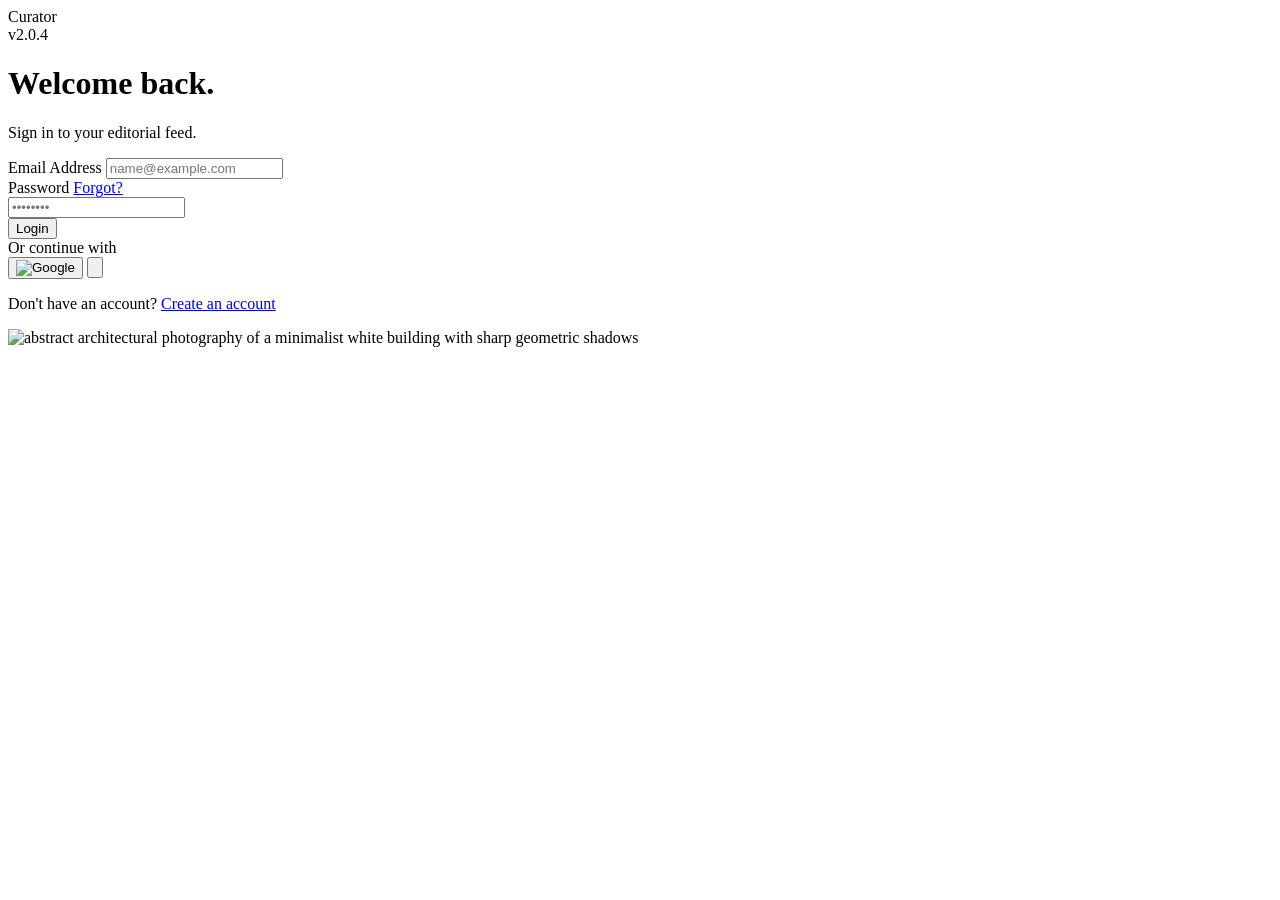
==== Curator Pages/drafts.html @ 1de5ba8b "Entire App completed" ====
<!doctype html>
<html lang="en">
  <head>
    <meta charset="utf-8" />
    <meta content="width=device-width, initial-scale=1.0" name="viewport" />
    <link
      href="https://fonts.googleapis.com/css2?family=Inter:wght@100..900&display=swap"
      rel="stylesheet"
    />
    <link
      href="https://fonts.googleapis.com/css2?family=Material+Symbols+Outlined:wght,FILL@100..700,0..1&display=swap"
      rel="stylesheet"
    />

    <title>Curator - Drafts</title>
    <link rel="stylesheet" href="style.css" />
  </head>

  <body>
    <!-- Header -->
    <header class="site-header">
      <div class="header-inner">
        <div class="header-left">
          <button
            class="close-btn"
            aria-label="Close"
            onclick="window.location.href = 'home.html'"
          >
            <span class="material-symbols-outlined">close</span>
          </button>
          <span class="logo">Curator</span>
        </div>
        <div class="header-right">
          <button class="drafts-btn">Drafts</button>
          <button class="save-btn" onclick="window.location.href = 'home.html'">
            Save Post
          </button>
        </div>
      </div>
    </header>

    <!-- Main -->
    <main>
      <div class="content-wrap">
        <section>
          <!-- Title -->
          <div>
            <input
              class="title-input"
              placeholder="Untitled Moment"
              type="text"
            />
          </div>

          <!-- Meta Row -->
          <div class="meta-row">
            <div class="meta-item">
              <span class="material-symbols-outlined">calendar_today</span>
              <span>Today</span>
            </div>
            <div class="meta-item">
              <span class="material-symbols-outlined">visibility</span>
              <span>Public</span>
            </div>
            <div class="meta-item">
              <span class="material-symbols-outlined">sell</span>
              <span>Add tags</span>
            </div>
          </div>

          <!-- Body Textarea -->
          <div class="content-area">
            <textarea
              class="body-textarea"
              placeholder="What's worth curating today?"
            ></textarea>
          </div>
        </section>

        <!-- Dropzone -->
        <section class="dropzone-section">
          <div
            class="dropzone"
            tabindex="0"
            role="button"
            aria-label="Upload feature content"
          >
            <img
              class="dropzone-bg"
              alt="Minimalist desk setup with a journal, fountain pen, and a small plant on a light wood surface"
              src="https://lh3.googleusercontent.com/aida-public/[base64]"
            />
            <div class="dropzone-content">
              <div class="dropzone-icon">
                <span class="material-symbols-outlined">add_a_photo</span>
              </div>
              <p class="dropzone-label">Feature Content</p>
              <p class="dropzone-hint">Upload high-resolution media</p>
            </div>
          </div>
        </section>
      </div>
    </main>

    <!-- Mobile Bottom Bar -->
    <div class="mobile-bottom">
      <button
        class="mobile-save-btn"
        onclick="window.location.href = 'home.html'"
      >
        <span
          class="material-symbols-outlined"
          style="font-variation-settings: &quot;FILL&quot; 1"
          >publish</span
        >
        Save Post
      </button>
    </div>

    <script src="../script.js"></script>
  </body>
</html>
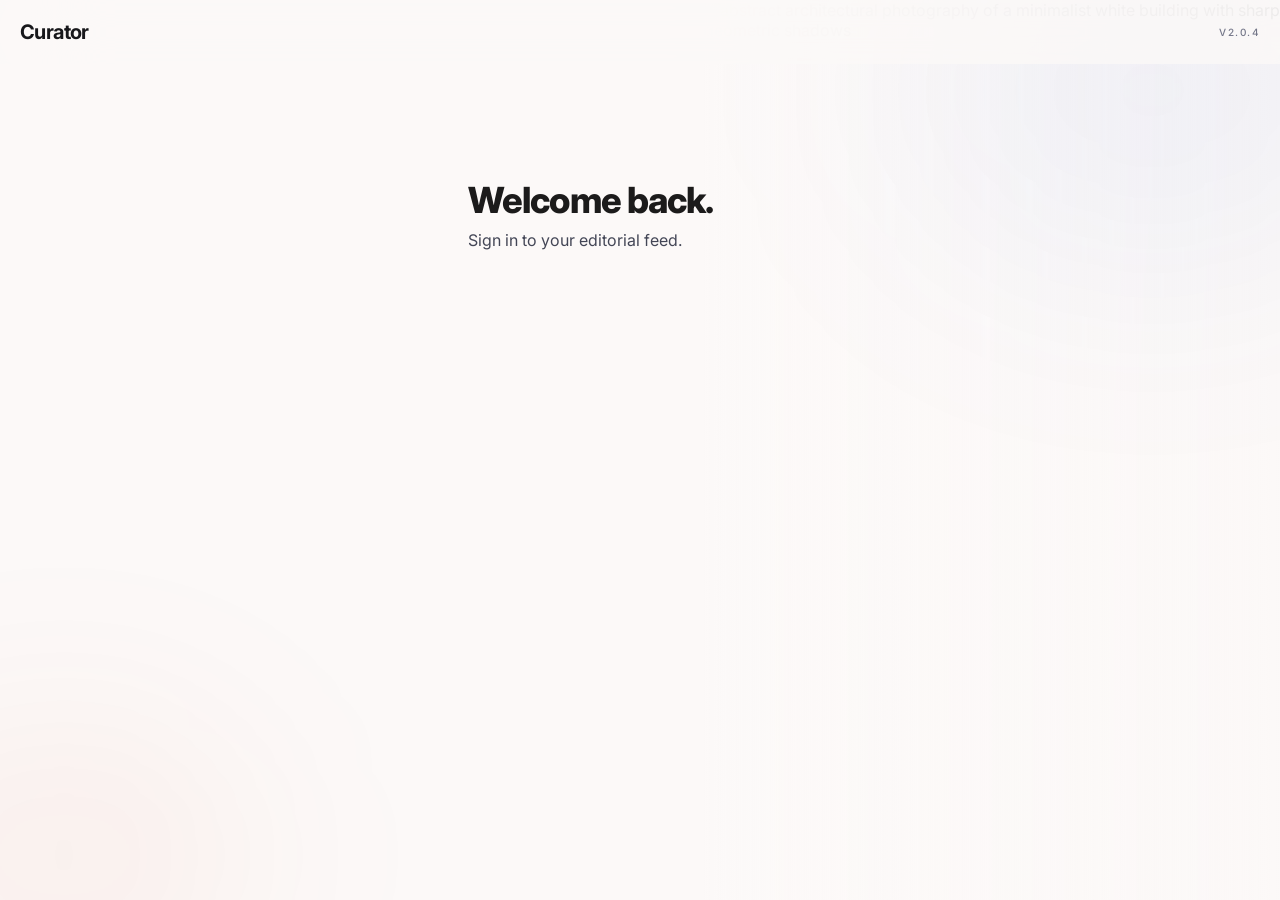
==== commit 27ce80e5: "Edit changes" ====
--- a/Curator Pages/drafts.html
+++ b/Curator Pages/drafts.html
@@ -13,7 +13,7 @@
     />
 
     <title>Curator - Drafts</title>
-    <link rel="stylesheet" href="style.css" />
+    <link rel="stylesheet" href="/style.css" />
   </head>
 
   <body>
--- a/style.css
+++ b/style.css
@@ -0,0 +1,2785 @@
+/* Login Page */
+/* ── Design Tokens ── */
+:root {
+  --color-surface: #fcf9f8;
+  --color-surface-bright: #fcf9f8;
+  --color-surface-container: #f0edec;
+  --color-surface-container-low: #f6f3f2;
+  --color-surface-container-high: #ebe7e7;
+  --color-surface-container-highest: #e5e2e1;
+  --color-surface-container-lowest: #ffffff;
+  --color-surface-variant: #e5e2e1;
+  --color-on-surface: #1c1b1b;
+  --color-on-surface-variant: #434656;
+  --color-on-background: #1c1b1b;
+  --color-primary: #003ec7;
+  --color-primary-fixed: #dde1ff;
+  --color-primary-container: #0052ff;
+  --color-on-primary: #ffffff;
+  --color-on-primary-fixed: #001452;
+  --color-tertiary: #952200;
+  --color-tertiary-container: #bf3003;
+  --color-outline: #737688;
+  --color-outline-variant: #c3c5d9;
+  --color-error: #ba1a1a;
+  --color-error-container: #ffdad6;
+  --radius-xl: 0.75rem;
+}
+
+/* ── Keyframes ── */
+@keyframes fadeUp {
+  0% {
+    opacity: 0;
+    transform: translateY(20px);
+  }
+  100% {
+    opacity: 1;
+    transform: translateY(0);
+  }
+}
+
+@keyframes electricGlow {
+  0%,
+  100% {
+    box-shadow:
+      0 0 5px rgba(0, 82, 255, 0.3),
+      0 0 10px rgba(0, 82, 255, 0.1);
+  }
+  50% {
+    box-shadow:
+      0 0 15px rgba(0, 82, 255, 0.6),
+      0 0 25px rgba(0, 82, 255, 0.3);
+  }
+}
+
+/* ── Base ── */
+*,
+*::before,
+*::after {
+  box-sizing: border-box;
+  margin: 0;
+  padding: 0;
+}
+
+body {
+  font-family: "Inter", sans-serif;
+  background-color: var(--color-surface);
+  color: var(--color-on-surface);
+  min-height: 100vh;
+  display: flex;
+  flex-direction: column;
+  -webkit-font-smoothing: antialiased;
+  -moz-osx-font-smoothing: grayscale;
+}
+
+.material-symbols-outlined {
+  font-variation-settings:
+    "FILL" 0,
+    "wght" 400,
+    "GRAD" 0,
+    "opsz" 24;
+}
+
+/* ── Header ── */
+.site-header {
+  background-color: rgba(252, 249, 248, 0.8);
+  backdrop-filter: blur(48px);
+  -webkit-backdrop-filter: blur(48px);
+  position: fixed;
+  top: 0;
+  width: 100%;
+  z-index: 50;
+}
+
+.header-inner {
+  display: flex;
+  justify-content: space-between;
+  align-items: center;
+  padding: 0 1.5rem;
+  height: 4rem;
+  width: 100%;
+}
+
+.logo {
+  font-size: 1.25rem;
+  font-weight: 900;
+  letter-spacing: -0.04em;
+  color: #18181b; /* zinc-900 */
+}
+
+.version-tag {
+  font-size: 0.625rem;
+  text-transform: uppercase;
+  letter-spacing: 0.15em;
+  font-weight: 500;
+  color: var(--color-outline);
+}
+
+/* ── Main ── */
+main {
+  flex-grow: 1;
+  display: flex;
+  align-items: center;
+  justify-content: center;
+  padding: 1.5rem;
+  margin-top: 4rem;
+}
+
+.form-wrapper {
+  width: 100%;
+  max-width: 28rem;
+}
+
+/* ── Header Section ── */
+.form-header {
+  margin-bottom: 2.5rem;
+  padding-left: 0.5rem;
+  animation: fadeUp 0.8s cubic-bezier(0.16, 1, 0.3, 1) forwards;
+}
+
+.back-btn {
+  display: flex;
+  align-items: center;
+  justify-content: center;
+  width: 2.5rem;
+  height: 2.5rem;
+  border-radius: 0.75rem;
+  border: none;
+  background: transparent;
+  color: var(--color-on-surface);
+  cursor: pointer;
+  margin-bottom: 1.5rem;
+  margin-left: -0.5rem;
+  transition:
+    background 0.15s,
+    transform 0.1s;
+}
+.back-btn:hover {
+  background: var(--color-surface-container);
+}
+.back-btn:active {
+  transform: scale(0.95);
+}
+
+h1 {
+  font-size: 2.25rem;
+  font-weight: 800;
+  letter-spacing: -0.025em;
+  color: var(--color-on-surface);
+  margin-bottom: 0.5rem;
+}
+
+.subtitle {
+  color: var(--color-on-surface-variant);
+}
+
+/* ── Card ── */
+.card {
+  background: var(--color-surface-container-lowest);
+  border-radius: var(--radius-xl);
+  padding: 2rem;
+  box-shadow: 0 12px 40px rgba(28, 27, 27, 0.04);
+  animation: fadeUp 0.8s cubic-bezier(0.16, 1, 0.3, 1) 0.1s both;
+}
+
+@media (min-width: 768px) {
+  .card {
+    padding: 2.5rem;
+  }
+}
+
+/* ── Form Fields ── */
+.field-group {
+  display: flex;
+  flex-direction: column;
+  gap: 0.375rem;
+}
+
+form {
+  display: flex;
+  flex-direction: column;
+  gap: 1.5rem;
+}
+
+label {
+  font-size: 0.625rem;
+  text-transform: uppercase;
+  letter-spacing: 0.15em;
+  font-weight: 700;
+  color: var(--color-outline);
+  margin-left: 0.25rem;
+}
+
+input[type="text"],
+input[type="email"],
+input[type="password"] {
+  width: 100%;
+  height: 3rem;
+  padding: 0 1rem;
+  background: var(--color-surface-container-highest);
+  border: 2px solid transparent;
+  border-radius: 0.75rem;
+  font-size: 1rem;
+  font-family: inherit;
+  color: var(--color-on-surface);
+  outline: none;
+  transition:
+    border-color 0.3s,
+    background 0.3s;
+}
+
+input::placeholder {
+  color: rgba(115, 118, 136, 0.5);
+}
+
+input:focus {
+  border-color: rgba(0, 62, 199, 0.2);
+  background: var(--color-surface-container-lowest);
+}
+
+.field-hint {
+  margin-top: 0.25rem;
+  font-size: 0.625rem;
+  color: var(--color-outline);
+  margin-left: 0.25rem;
+}
+
+/* ── Submit Button ── */
+.submit-wrap {
+  padding-top: 0.5rem;
+}
+
+.btn-primary {
+  width: 100%;
+  height: 3rem;
+  background: linear-gradient(
+    to right,
+    var(--color-primary),
+    var(--color-primary-container)
+  );
+  color: var(--color-on-primary);
+  font-weight: 700;
+  font-size: 1rem;
+  font-family: inherit;
+  border: none;
+  border-radius: 0.75rem;
+  box-shadow: 0 4px 14px rgba(0, 0, 0, 0.15);
+  cursor: pointer;
+  display: flex;
+  align-items: center;
+  justify-content: center;
+  gap: 0.5rem;
+  animation: electricGlow 2s ease-in-out infinite;
+  transition:
+    box-shadow 0.3s,
+    transform 0.3s;
+}
+
+.btn-primary:hover {
+  box-shadow: 0 6px 20px rgba(0, 82, 255, 0.3);
+  transform: scale(1.02);
+}
+.btn-primary:active {
+  transform: scale(0.98);
+}
+
+/* ── Divider ── */
+.divider-section {
+  margin-top: 2rem;
+  padding-top: 2rem;
+  position: relative;
+}
+
+.divider-line {
+  position: absolute;
+  inset: 0;
+  display: flex;
+  align-items: center;
+}
+
+.divider-line div {
+  width: 100%;
+  border-top: 1px solid rgba(195, 197, 217, 0.15);
+}
+
+.divider-label {
+  position: relative;
+  display: flex;
+  justify-content: center;
+}
+
+.divider-label span {
+  background: var(--color-surface-container-lowest);
+  padding: 0 1rem;
+  font-size: 0.75rem;
+  text-transform: uppercase;
+  letter-spacing: 0.15em;
+  color: var(--color-outline);
+  font-weight: 500;
+}
+
+/* ── Social Buttons ── */
+.social-row {
+  margin-top: 1.5rem;
+  display: flex;
+  gap: 1rem;
+}
+
+.btn-social {
+  flex: 1;
+  height: 2.75rem;
+  display: flex;
+  align-items: center;
+  justify-content: center;
+  border: none;
+  border-radius: 0.75rem;
+  cursor: pointer;
+  transition:
+    background 0.2s,
+    transform 0.1s,
+    box-shadow 0.2s;
+}
+
+.btn-social:active {
+  transform: scale(0.95);
+}
+
+.btn-google {
+  background: var(--color-surface-container-low);
+}
+.btn-google:hover {
+  background: var(--color-surface-container-high);
+}
+
+.btn-facebook {
+  background: #1877f2;
+  box-shadow: 0 1px 3px rgba(0, 0, 0, 0.1);
+}
+.btn-facebook:hover {
+  background: #166fe5;
+  box-shadow: 0 4px 10px rgba(0, 0, 0, 0.15);
+}
+
+.btn-social img,
+.btn-social svg {
+  width: 1.25rem;
+  height: 1.25rem;
+}
+
+/* ── Footer ── */
+.form-footer {
+  margin-top: 2.5rem;
+  text-align: center;
+  animation: fadeUp 0.8s cubic-bezier(0.16, 1, 0.3, 1) 0.2s both;
+}
+
+.form-footer p {
+  color: var(--color-on-surface-variant);
+  font-size: 0.875rem;
+}
+
+.link-primary {
+  color: var(--color-primary);
+  font-weight: 700;
+  text-decoration: none;
+  text-underline-offset: 4px;
+  transition: text-decoration 0.15s;
+}
+.link-primary:hover {
+  text-decoration: underline 2px;
+}
+
+.legal-links {
+  margin-top: 2rem;
+  display: flex;
+  justify-content: center;
+  align-items: center;
+  gap: 1rem;
+}
+
+.legal-links a {
+  font-size: 0.625rem;
+  color: var(--color-outline);
+  font-weight: 700;
+  text-transform: uppercase;
+  letter-spacing: 0.15em;
+  text-decoration: none;
+  transition: color 0.15s;
+}
+.legal-links a:hover {
+  color: var(--color-on-surface);
+}
+
+.dot-sep {
+  width: 0.25rem;
+  height: 0.25rem;
+  background: var(--color-outline-variant);
+  border-radius: 50%;
+  opacity: 0.3;
+}
+
+/* ── Background Blobs ── */
+.blob {
+  position: fixed;
+  border-radius: 50%;
+  pointer-events: none;
+  z-index: -10;
+  filter: blur(80px);
+}
+
+.blob-primary {
+  top: -10%;
+  right: -10%;
+  width: 40%;
+  height: 40%;
+  background: rgba(0, 62, 199, 0.05);
+  filter: blur(120px);
+}
+
+.blob-tertiary {
+  bottom: -10%;
+  left: -10%;
+  width: 30%;
+  height: 30%;
+  background: rgba(191, 48, 3, 0.05);
+  filter: blur(100px);
+}
+
+/* Sign-up Page */
+
+/* ── Keyframes ── */
+
+/* ── Stagger Utilities ── */
+.stagger-1 {
+  animation-delay: 0.1s;
+  opacity: 0;
+}
+.stagger-2 {
+  animation-delay: 0.2s;
+  opacity: 0;
+}
+.stagger-3 {
+  animation-delay: 0.3s;
+  opacity: 0;
+}
+.stagger-4 {
+  animation-delay: 0.4s;
+  opacity: 0;
+}
+.stagger-5 {
+  animation-delay: 0.5s;
+  opacity: 0;
+}
+
+.animate-fade-in-up {
+  animation: fade-in-up 0.5s ease-out forwards;
+}
+
+/* ── Header ── */
+.site-header {
+  background-color: rgba(252, 249, 248, 0.8);
+  backdrop-filter: blur(48px);
+  -webkit-backdrop-filter: blur(48px);
+  position: fixed;
+  top: 0;
+  width: 100%;
+  z-index: 50;
+}
+
+.header-inner {
+  display: flex;
+  justify-content: space-between;
+  align-items: center;
+  padding: 0 1.5rem;
+  height: 4rem;
+  width: 100%;
+}
+
+.logo {
+  font-size: 1.25rem;
+  font-weight: 900;
+  letter-spacing: -0.04em;
+  color: #18181b;
+}
+
+.version-tag {
+  font-size: 0.625rem;
+  text-transform: uppercase;
+  letter-spacing: 0.15em;
+  font-weight: 500;
+  color: var(--color-outline);
+}
+
+/* ── Main ── */
+main {
+  flex-grow: 1;
+  display: flex;
+  align-items: center;
+  justify-content: center;
+  padding: 1.5rem;
+  margin-top: 4rem;
+}
+
+@media (min-width: 768px) {
+  main {
+    padding: 3rem;
+  }
+}
+
+.form-wrapper {
+  width: 100%;
+  max-width: 28rem;
+}
+
+/* ── Form Header ── */
+.form-header {
+  margin-bottom: 3rem;
+  padding-left: 0.5rem;
+}
+
+h1 {
+  font-size: 2.25rem;
+  font-weight: 800;
+  letter-spacing: -0.025em;
+  color: var(--color-on-surface);
+  margin-bottom: 0.5rem;
+}
+
+.subtitle {
+  color: var(--color-on-surface-variant);
+}
+
+/* ── Card ── */
+.card {
+  background: var(--color-surface-container-lowest);
+  border-radius: 0.75rem;
+  padding: 2rem;
+  box-shadow: 0 12px 40px rgba(28, 27, 27, 0.04);
+}
+
+@media (min-width: 768px) {
+  .card {
+    padding: 2.5rem;
+  }
+}
+
+/* ── Form ── */
+form {
+  display: flex;
+  flex-direction: column;
+  gap: 1.5rem;
+}
+
+.field-group {
+  display: flex;
+  flex-direction: column;
+  gap: 0.375rem;
+}
+
+.label-row {
+  display: flex;
+  justify-content: space-between;
+  align-items: flex-end;
+  padding: 0 0.25rem;
+}
+
+label {
+  font-size: 0.625rem;
+  text-transform: uppercase;
+  letter-spacing: 0.15em;
+  font-weight: 700;
+  color: var(--color-outline);
+  margin-left: 0.25rem;
+}
+
+.label-row label {
+  margin-left: 0;
+}
+
+.forgot-link {
+  font-size: 0.625rem;
+  text-transform: uppercase;
+  letter-spacing: 0.15em;
+  font-weight: 700;
+  color: var(--color-primary);
+  text-decoration: none;
+  transition: opacity 0.15s;
+}
+.forgot-link:hover {
+  opacity: 0.8;
+}
+
+input[type="email"],
+input[type="password"] {
+  width: 100%;
+  height: 3rem;
+  padding: 0 1rem;
+  background: var(--color-surface-container-highest);
+  border: none;
+  border-radius: 0.75rem;
+  font-size: 1rem;
+  font-family: inherit;
+  color: var(--color-on-surface);
+  outline: none;
+  transition:
+    box-shadow 0.2s,
+    background 0.2s;
+}
+
+input::placeholder {
+  color: rgba(115, 118, 136, 0.5);
+}
+
+input:focus {
+  box-shadow: 0 0 0 2px rgba(0, 62, 199, 0.1);
+}
+
+/* ── Submit Button ── */
+.submit-wrap {
+  padding-top: 0.5rem;
+}
+
+.btn-primary {
+  width: 100%;
+  height: 3rem;
+  background: linear-gradient(
+    to right,
+    var(--color-primary),
+    var(--color-primary-container)
+  );
+  color: var(--color-on-primary);
+  font-weight: 700;
+  font-size: 1rem;
+  font-family: inherit;
+  border: none;
+  border-radius: 0.75rem;
+  cursor: pointer;
+  animation: glow-pulse 3s infinite ease-in-out;
+  transition:
+    box-shadow 0.2s,
+    transform 0.2s;
+}
+
+.btn-primary:hover {
+  box-shadow: 0 6px 20px rgba(0, 62, 199, 0.2);
+  transform: scale(1.01);
+}
+.btn-primary:active {
+  transform: scale(0.98);
+}
+
+/* ── Divider ── */
+.divider-section {
+  margin-top: 2rem;
+  padding-top: 2rem;
+  position: relative;
+}
+
+.divider-line {
+  position: absolute;
+  inset: 0;
+  display: flex;
+  align-items: center;
+}
+
+.divider-line div {
+  width: 100%;
+  border-top: 1px solid rgba(195, 197, 217, 0.15);
+}
+
+.divider-label {
+  position: relative;
+  display: flex;
+  justify-content: center;
+}
+
+.divider-label span {
+  background: var(--color-surface-container-lowest);
+  padding: 0 1rem;
+  font-size: 0.75rem;
+  text-transform: uppercase;
+  letter-spacing: 0.15em;
+  color: var(--color-outline);
+  font-weight: 500;
+}
+
+/* ── Social Buttons ── */
+.social-row {
+  margin-top: 1.5rem;
+  display: flex;
+  gap: 1rem;
+}
+
+.btn-social {
+  flex: 1;
+  height: 2.75rem;
+  display: flex;
+  align-items: center;
+  justify-content: center;
+  border: none;
+  border-radius: 0.75rem;
+  cursor: pointer;
+  transition:
+    background 0.2s,
+    transform 0.2s,
+    box-shadow 0.2s,
+    opacity 0.2s;
+}
+
+.btn-google {
+  background: var(--color-surface-container-low);
+}
+.btn-google:hover {
+  background: var(--color-surface-container-high);
+  transform: scale(1.03);
+  box-shadow: 0 0 15px rgba(0, 0, 0, 0.05);
+}
+
+.btn-facebook {
+  background: #1877f2;
+}
+.btn-facebook:hover {
+  opacity: 0.9;
+  transform: scale(1.03);
+  box-shadow: 0 0 15px rgba(24, 119, 242, 0.3);
+}
+
+.btn-social img,
+.btn-social svg {
+  width: 1.25rem;
+  height: 1.25rem;
+}
+
+/* ── Footer ── */
+.form-footer {
+  margin-top: 2.5rem;
+  text-align: center;
+}
+
+.form-footer p {
+  color: var(--color-on-surface-variant);
+  font-size: 0.875rem;
+}
+
+.link-primary {
+  color: var(--color-primary);
+  font-weight: 700;
+  text-decoration: none;
+  text-underline-offset: 4px;
+  transition: text-decoration 0.15s;
+}
+.link-primary:hover {
+  text-decoration: underline 2px;
+}
+
+/* ── Background Blobs ── */
+.blob {
+  position: fixed;
+  border-radius: 50%;
+  pointer-events: none;
+  z-index: -10;
+}
+
+.blob-primary {
+  top: -10%;
+  right: -10%;
+  width: 40%;
+  height: 40%;
+  background: rgba(0, 62, 199, 0.05);
+  filter: blur(120px);
+}
+
+.blob-tertiary {
+  bottom: -10%;
+  left: -10%;
+  width: 30%;
+  height: 30%;
+  background: rgba(191, 48, 3, 0.05);
+  filter: blur(100px);
+}
+
+/* ── Side Image Panel (lg+) ── */
+.side-panel {
+  display: none;
+  position: fixed;
+  right: 0;
+  top: 0;
+  height: 100%;
+  width: 45%;
+  z-index: -20;
+  overflow: hidden;
+}
+
+@media (min-width: 1024px) {
+  .side-panel {
+    display: block;
+  }
+}
+
+.side-panel-overlay {
+  position: absolute;
+  inset: 0;
+  background: linear-gradient(to right, var(--color-surface), transparent);
+  z-index: 10;
+}
+
+.side-panel img {
+  height: 100%;
+  width: 100%;
+  object-fit: cover;
+  filter: grayscale(100%);
+  opacity: 0.4;
+  mix-blend-mode: multiply;
+}
+
+/* Home Page */
+
+/* ── Top Header ── */
+.site-header {
+  position: fixed;
+  top: 0;
+  width: 100%;
+  z-index: 50;
+  background: rgba(252, 249, 248, 0.8);
+  backdrop-filter: blur(48px);
+  -webkit-backdrop-filter: blur(48px);
+}
+
+.site-header-inner {
+  display: flex;
+  justify-content: space-between;
+  align-items: center;
+  padding: 0 1.5rem;
+  height: 4rem;
+  width: 100%;
+  max-width: 1280px;
+  margin: 0 auto;
+}
+
+.header-left {
+  display: flex;
+  align-items: center;
+  gap: 1rem;
+}
+
+.menu-btn {
+  display: flex;
+  align-items: center;
+  justify-content: center;
+  padding: 0.5rem;
+  border-radius: 0.25rem;
+  border: none;
+  background: transparent;
+  cursor: pointer;
+  color: var(--color-on-surface);
+  transform: scale(0.95);
+  transition: background 0.15s;
+}
+.menu-btn:hover {
+  background: #f4f4f5;
+}
+.menu-btn:active {
+  transition-duration: 0.1s;
+}
+
+.logo {
+  font-size: 1.25rem;
+  font-weight: 900;
+  letter-spacing: -0.04em;
+  color: #18181b;
+}
+
+.header-right {
+  display: flex;
+  align-items: center;
+  gap: 1rem;
+}
+
+.nav-links {
+  display: none;
+  gap: 2rem;
+  margin-right: 2rem;
+}
+
+@media (min-width: 768px) {
+  .nav-links {
+    display: flex;
+  }
+}
+
+.nav-links a {
+  font-weight: 600;
+  letter-spacing: -0.01em;
+  transition:
+    background 0.15s,
+    color 0.15s;
+  padding: 0.25rem 0;
+}
+
+.nav-links a.active {
+  color: #2563eb;
+}
+
+.nav-links a:not(.active) {
+  color: #71717a;
+}
+.nav-links a:not(.active):hover {
+  background: #f4f4f5;
+}
+
+.avatar-link {
+  display: block;
+  width: 2.5rem;
+  height: 2.5rem;
+  border-radius: 50%;
+  overflow: hidden;
+  border: 2px solid var(--color-surface-container-high);
+}
+
+.avatar-link img {
+  width: 100%;
+  height: 100%;
+  object-fit: cover;
+}
+
+/* ── Main ── */
+main {
+  padding: 6rem 1.5rem 8rem;
+  max-width: 1280px;
+  margin: 0 auto;
+}
+
+/* ── Page Header ── */
+.page-header {
+  margin-bottom: 3rem;
+}
+
+.page-header h2 {
+  font-size: 2.25rem;
+  font-weight: 800;
+  letter-spacing: -0.025em;
+  margin-bottom: 0.5rem;
+  color: var(--color-on-background);
+}
+
+.page-meta {
+  display: flex;
+  align-items: center;
+  gap: 0.5rem;
+}
+
+.dot {
+  width: 0.5rem;
+  height: 0.5rem;
+  border-radius: 50%;
+  background: var(--color-primary);
+  flex-shrink: 0;
+}
+
+.page-meta p {
+  font-size: 0.75rem;
+  font-weight: 500;
+  text-transform: uppercase;
+  letter-spacing: 0.15em;
+  color: var(--color-outline);
+}
+
+/* ── Search / Filter Bar ── */
+.toolbar {
+  display: flex;
+  flex-direction: column;
+  gap: 1rem;
+  margin-bottom: 2.5rem;
+  padding: 0.5rem;
+  background: var(--color-surface-container-low);
+  border-radius: 0.75rem;
+  align-items: center;
+}
+
+@media (min-width: 768px) {
+  .toolbar {
+    flex-direction: row;
+  }
+}
+
+.search-wrap {
+  position: relative;
+  flex: 1;
+  width: 100%;
+  border-radius: 0.25rem;
+  transition: box-shadow 0.3s;
+}
+
+.search-wrap:focus-within {
+  box-shadow: 0 0 0 4px rgba(0, 82, 255, 0.15);
+}
+
+.search-icon {
+  position: absolute;
+  left: 1rem;
+  top: 50%;
+  transform: translateY(-50%);
+  color: var(--color-outline);
+  font-size: 1.25rem;
+  pointer-events: none;
+}
+
+.search-input {
+  width: 100%;
+  background: var(--color-surface-container-lowest);
+  border: 1px solid transparent;
+  border-radius: 0.25rem;
+  padding: 0.75rem 1rem 0.75rem 3rem;
+  font-size: 0.875rem;
+  font-family: inherit;
+  color: var(--color-on-surface);
+  outline: none;
+  transition: border-color 0.2s;
+}
+
+.search-input::placeholder {
+  color: rgba(115, 118, 136, 0.5);
+}
+.search-input:focus {
+  border-color: rgba(0, 62, 199, 0.3);
+}
+.search-input:hover {
+  border-color: rgba(0, 62, 199, 0.2);
+}
+
+.filter-btn {
+  display: flex;
+  align-items: center;
+  justify-content: space-between;
+  gap: 0.75rem;
+  padding: 0.75rem 1.5rem;
+  background: var(--color-surface-container-lowest);
+  border: 1px solid transparent;
+  border-radius: 0.25rem;
+  cursor: pointer;
+  font-family: inherit;
+  transition:
+    border-color 0.2s,
+    background 0.2s,
+    transform 0.1s,
+    box-shadow 0.2s;
+  width: 100%;
+}
+
+@media (min-width: 768px) {
+  .filter-btn {
+    width: auto;
+  }
+}
+
+.filter-btn:hover {
+  border-color: rgba(0, 62, 199, 0.2);
+  background: #fafafa;
+}
+.filter-btn:active {
+  transform: scale(0.98);
+}
+.filter-btn:focus {
+  outline: none;
+  box-shadow: 0 0 0 4px rgba(0, 62, 199, 0.1);
+}
+
+.filter-btn span.label {
+  font-size: 0.875rem;
+  font-weight: 500;
+  color: var(--color-on-surface);
+}
+
+.filter-btn .material-symbols-outlined {
+  font-size: 1.25rem;
+  color: var(--color-outline);
+}
+
+/* ── Post Grid ── */
+.posts-grid {
+  display: grid;
+  grid-template-columns: 1fr;
+  gap: 2rem;
+}
+
+@media (min-width: 768px) {
+  .posts-grid {
+    grid-template-columns: repeat(2, 1fr);
+  }
+}
+@media (min-width: 1024px) {
+  .posts-grid {
+    grid-template-columns: repeat(3, 1fr);
+  }
+}
+
+/* Stagger animation on children */
+.posts-grid > article {
+  opacity: 0;
+  animation: fadeUp 0.6s cubic-bezier(0.16, 1, 0.3, 1) forwards;
+}
+.posts-grid > article:nth-child(1) {
+  animation-delay: 0.1s;
+}
+.posts-grid > article:nth-child(2) {
+  animation-delay: 0.2s;
+}
+.posts-grid > article:nth-child(3) {
+  animation-delay: 0.3s;
+}
+.posts-grid > article:nth-child(4) {
+  animation-delay: 0.4s;
+}
+
+/* ── Post Card ── */
+.post-card {
+  background: var(--color-surface-container-lowest);
+  border-radius: 0.75rem;
+  padding: 1.5rem;
+  box-shadow: 0 12px 40px rgba(28, 27, 27, 0.04);
+  border: 1px solid rgba(195, 197, 217, 0.15);
+  display: flex;
+  flex-direction: column;
+  gap: 1rem;
+  transition:
+    transform 0.2s,
+    border-color 0.2s;
+}
+
+.post-card:hover {
+  transform: translateY(-4px);
+  border-color: rgba(0, 62, 199, 0.2);
+}
+
+.card-top {
+  display: flex;
+  justify-content: space-between;
+  align-items: flex-start;
+}
+
+.category {
+  font-size: 0.625rem;
+  text-transform: uppercase;
+  letter-spacing: 0.15em;
+  font-weight: 700;
+}
+
+.category-primary {
+  color: var(--color-primary);
+}
+.category-tertiary {
+  color: var(--color-tertiary);
+}
+
+.card-actions {
+  display: flex;
+  gap: 0.5rem;
+  opacity: 0;
+  transition: opacity 0.2s;
+}
+
+.post-card:hover .card-actions {
+  opacity: 1;
+}
+
+.action-btn {
+  display: flex;
+  align-items: center;
+  justify-content: center;
+  padding: 0.5rem;
+  border: none;
+  border-radius: 0.25rem;
+  background: transparent;
+  cursor: pointer;
+  color: var(--color-outline);
+  transition:
+    background 0.15s,
+    color 0.15s;
+}
+
+.action-btn .material-symbols-outlined {
+  font-size: 1.25rem;
+}
+
+.action-btn.edit:hover {
+  background: var(--color-surface-container-low);
+  color: var(--color-primary);
+}
+.action-btn.delete:hover {
+  background: var(--color-error-container);
+  color: var(--color-error);
+}
+
+.card-title {
+  font-size: 1.25rem;
+  font-weight: 700;
+  line-height: 1.3;
+  letter-spacing: -0.015em;
+  color: var(--color-on-surface);
+}
+
+.card-excerpt {
+  color: var(--color-on-surface-variant);
+  font-size: 0.875rem;
+  line-height: 1.6;
+  display: -webkit-box;
+  -webkit-line-clamp: 3;
+  -webkit-box-orient: vertical;
+  overflow: hidden;
+}
+
+.card-image {
+  margin-top: 0.5rem;
+  height: 12rem;
+  width: 100%;
+  border-radius: 0.25rem;
+  overflow: hidden;
+}
+
+.card-image img {
+  width: 100%;
+  height: 100%;
+  object-fit: cover;
+}
+
+.card-placeholder {
+  margin-top: 0.5rem;
+  background: var(--color-surface-container-low);
+  border-radius: 0.25rem;
+  padding: 1.5rem;
+  display: flex;
+  align-items: center;
+  justify-content: center;
+}
+
+.card-placeholder .material-symbols-outlined {
+  font-size: 3rem;
+  color: var(--color-outline);
+  opacity: 0.2;
+}
+
+/* ── Bottom Nav ── */
+.bottom-nav {
+  position: fixed;
+  bottom: 0;
+  left: 0;
+  width: 100%;
+  display: flex;
+  justify-content: space-around;
+  align-items: center;
+  padding: 0.5rem 2rem 1.5rem;
+  background: rgba(252, 249, 248, 0.8);
+  backdrop-filter: blur(48px);
+  -webkit-backdrop-filter: blur(48px);
+  z-index: 50;
+  border-radius: 0.75rem 0.75rem 0 0;
+  box-shadow: 0 -12px 40px rgba(28, 27, 27, 0.04);
+}
+
+.nav-item {
+  display: flex;
+  flex-direction: column;
+  align-items: center;
+  justify-content: center;
+  padding: 0.75rem;
+  border-radius: 0.75rem;
+  transition:
+    transform 0.15s,
+    color 0.15s;
+  color: #a1a1aa;
+}
+
+.nav-item:active {
+  transform: scale(0.9);
+}
+.nav-item:hover {
+  color: #3b82f6;
+}
+
+.nav-item.active {
+  background: #eff6ff;
+  color: #1d4ed8;
+}
+
+.nav-item .material-symbols-outlined {
+  font-size: 1.5rem;
+}
+
+.nav-label {
+  font-size: 0.625rem;
+  text-transform: uppercase;
+  letter-spacing: 0.15em;
+  font-weight: 500;
+  margin-top: 0.25rem;
+}
+
+/* ── FAB ── */
+.fab {
+  position: fixed;
+  bottom: 6rem;
+  right: 2rem;
+  z-index: 50;
+  display: flex;
+}
+
+@media (min-width: 768px) {
+  .fab {
+    display: none;
+  }
+}
+
+.fab a {
+  width: 3.5rem;
+  height: 3.5rem;
+  background: linear-gradient(
+    to bottom right,
+    var(--color-primary),
+    var(--color-primary-container)
+  );
+  color: var(--color-on-primary);
+  border-radius: 50%;
+  box-shadow:
+    0 8px 24px rgba(0, 62, 199, 0.3),
+    0 0 15px rgba(0, 82, 255, 0.2);
+  display: flex;
+  align-items: center;
+  justify-content: center;
+  transition: transform 0.3s;
+}
+
+.fab a:hover {
+  transform: scale(1.05);
+}
+.fab a:active {
+  transform: scale(0.9);
+}
+
+.fab .material-symbols-outlined {
+  font-size: 1.875rem;
+}
+
+/* Side-Navbar */
+
+/* ── Keyframes ── */
+@keyframes slideInLeft {
+  0% {
+    transform: translateX(-100%);
+    opacity: 0;
+  }
+  100% {
+    transform: translateX(0);
+    opacity: 1;
+  }
+}
+
+@keyframes gentlePulse {
+  0%,
+  100% {
+    opacity: 1;
+    transform: scale(1);
+  }
+  50% {
+    opacity: 0.85;
+    transform: scale(1.02);
+  }
+}
+
+/* ── Top Header ── */
+.site-header {
+  background: rgba(252, 249, 248, 0.8);
+  backdrop-filter: blur(48px);
+  -webkit-backdrop-filter: blur(48px);
+  position: fixed;
+  top: 0;
+  width: 100%;
+  z-index: 50;
+}
+
+.header-inner {
+  display: flex;
+  justify-content: space-between;
+  align-items: center;
+  padding: 0 1.5rem;
+  height: 4rem;
+  width: 100%;
+  max-width: 1280px;
+  margin: 0 auto;
+}
+
+.header-left {
+  display: flex;
+  align-items: center;
+  gap: 1rem;
+}
+
+.menu-btn {
+  display: flex;
+  align-items: center;
+  justify-content: center;
+  padding: 0.5rem;
+  border: none;
+  border-radius: 50%;
+  background: transparent;
+  color: var(--color-on-surface-variant);
+  cursor: pointer;
+  transition: background 0.15s;
+}
+.menu-btn:hover {
+  background: #f4f4f5;
+}
+
+.logo {
+  font-size: 1.25rem;
+  font-weight: 900;
+  letter-spacing: -0.04em;
+  color: #18181b;
+}
+
+.header-avatar {
+  width: 2rem;
+  height: 2rem;
+  border-radius: 50%;
+  overflow: hidden;
+  background: var(--color-surface-container);
+  cursor: pointer;
+  flex-shrink: 0;
+}
+.header-avatar img {
+  width: 100%;
+  height: 100%;
+  object-fit: cover;
+  display: block;
+}
+
+/* ── Main Content ── */
+main {
+  padding-top: 5rem;
+  padding-left: 1.5rem;
+  padding-right: 1.5rem;
+  max-width: 1280px;
+  margin: 0 auto;
+  display: flex;
+  flex-direction: column;
+  gap: 2rem;
+}
+
+/* ── Today's Curation Section ── */
+.section-header {
+  display: flex;
+  justify-content: space-between;
+  align-items: flex-end;
+  margin-bottom: 1rem;
+}
+
+.section-header h2 {
+  font-size: 1.875rem;
+  font-weight: 700;
+  letter-spacing: -0.025em;
+}
+
+.vol-label {
+  font-size: 0.75rem;
+  font-weight: 500;
+  text-transform: uppercase;
+  letter-spacing: 0.15em;
+  color: var(--color-outline);
+}
+
+.bento-grid {
+  display: grid;
+  grid-template-columns: 1fr;
+  gap: 1.5rem;
+}
+@media (min-width: 768px) {
+  .bento-grid {
+    grid-template-columns: repeat(2, 1fr);
+  }
+}
+
+/* Bento Card 1 */
+.bento-card {
+  background: var(--color-surface-container-lowest);
+  border-radius: 0.75rem;
+  padding: 0.25rem;
+  overflow: hidden;
+}
+
+.bento-image-wrap {
+  aspect-ratio: 16 / 10;
+  overflow: hidden;
+  border-radius: 0.25rem;
+}
+
+.bento-image-wrap img {
+  width: 100%;
+  height: 100%;
+  object-fit: cover;
+  transition: transform 0.5s;
+  display: block;
+}
+.bento-card:hover .bento-image-wrap img {
+  transform: scale(1.05);
+}
+
+.bento-body {
+  padding: 1rem;
+  display: flex;
+  flex-direction: column;
+  gap: 0.5rem;
+}
+
+.tag-primary {
+  display: inline-block;
+  font-size: 0.625rem;
+  text-transform: uppercase;
+  letter-spacing: 0.15em;
+  font-weight: 700;
+  color: var(--color-primary);
+  background: rgba(0, 62, 199, 0.1);
+  padding: 0.25rem 0.5rem;
+  border-radius: 0.125rem;
+}
+
+.bento-body h3 {
+  font-size: 1.125rem;
+  font-weight: 700;
+  line-height: 1.3;
+}
+
+.bento-body p {
+  font-size: 0.875rem;
+  color: var(--color-on-surface-variant);
+  line-height: 1.6;
+}
+
+/* Bento Card 2 */
+.quote-card {
+  background: var(--color-surface-container-low);
+  border-radius: 0.75rem;
+  padding: 1.5rem;
+  display: flex;
+  flex-direction: column;
+  justify-content: space-between;
+}
+
+.quote-card .trending-label {
+  font-size: 0.625rem;
+  text-transform: uppercase;
+  letter-spacing: 0.15em;
+  font-weight: 700;
+  color: var(--color-tertiary);
+}
+
+.quote-card blockquote {
+  font-size: 1.5rem;
+  font-weight: 700;
+  line-height: 1.3;
+  font-style: italic;
+  margin-top: 1rem;
+}
+
+.quote-author {
+  display: flex;
+  align-items: center;
+  gap: 0.75rem;
+  padding-top: 1.5rem;
+}
+
+.author-avatar {
+  width: 2.5rem;
+  height: 2.5rem;
+  border-radius: 50%;
+  background: #e4e4e7;
+  flex-shrink: 0;
+}
+
+.author-name {
+  font-size: 0.875rem;
+  font-weight: 700;
+}
+.author-role {
+  font-size: 0.75rem;
+  color: var(--color-outline);
+}
+
+/* ── Overlay ── */
+.overlay {
+  position: fixed;
+  inset: 0;
+  background: rgba(28, 27, 27, 0.4);
+  backdrop-filter: blur(4px);
+  -webkit-backdrop-filter: blur(4px);
+  z-index: 55;
+}
+
+/* ── Navigation Drawer ── */
+.drawer {
+  position: fixed;
+  inset-block: 0;
+  left: 0;
+  z-index: 60;
+  display: flex;
+  flex-direction: column;
+  padding: 1.5rem 0;
+  background: #ffffff;
+  height: 100%;
+  width: 18rem;
+  border-radius: 0 1rem 1rem 0;
+  box-shadow: 0 12px 40px rgba(28, 27, 27, 0.06);
+  animation: slideInLeft 0.5s cubic-bezier(0.16, 1, 0.3, 1);
+}
+
+/* Drawer Header */
+.drawer-header {
+  padding: 1rem 1.5rem 2rem;
+}
+
+.drawer-profile {
+  display: flex;
+  flex-direction: column;
+  align-items: flex-start;
+  gap: 1rem;
+}
+
+.drawer-avatar-wrap {
+  position: relative;
+}
+
+.drawer-avatar {
+  width: 4rem;
+  height: 4rem;
+  border-radius: 50%;
+  overflow: hidden;
+  border: 2px solid var(--color-surface-container);
+}
+.drawer-avatar img {
+  width: 100%;
+  height: 100%;
+  object-fit: cover;
+  display: block;
+}
+
+.verified-badge {
+  position: absolute;
+  bottom: -0.25rem;
+  right: -0.25rem;
+  background: var(--color-primary-container);
+  color: #ffffff;
+  padding: 0.25rem;
+  border-radius: 50%;
+  border: 2px solid #ffffff;
+  display: flex;
+  align-items: center;
+  justify-content: center;
+}
+.verified-badge .material-symbols-outlined {
+  font-size: 0.875rem;
+  font-variation-settings:
+    "FILL" 1,
+    "wght" 400,
+    "GRAD" 0,
+    "opsz" 24;
+}
+
+.drawer-user-info {
+  display: flex;
+  flex-direction: column;
+  gap: 0.25rem;
+}
+
+.drawer-user-info h2 {
+  font-size: 1.25rem;
+  font-weight: 900;
+  letter-spacing: -0.04em;
+  color: #18181b;
+}
+
+.drawer-user-info p {
+  font-size: 0.875rem;
+  font-weight: 500;
+  color: var(--color-on-surface-variant);
+}
+
+.premium-badge {
+  display: inline-flex;
+  align-items: center;
+  gap: 0.375rem;
+  background: rgba(0, 62, 199, 0.05);
+  padding: 0.125rem 0.5rem;
+  border-radius: 0.125rem;
+  border: 1px solid rgba(0, 62, 199, 0.1);
+  font-size: 0.625rem;
+  font-weight: 700;
+  text-transform: uppercase;
+  letter-spacing: 0.15em;
+  color: var(--color-primary);
+  animation: gentlePulse 3s infinite ease-in-out;
+  margin-top: 0.125rem;
+}
+
+/* Drawer Nav */
+.drawer-nav {
+  flex: 1;
+  display: flex;
+  flex-direction: column;
+  gap: 0.25rem;
+}
+
+.nav-item {
+  display: flex;
+  align-items: center;
+  gap: 1rem;
+  padding: 0.75rem 1rem;
+  margin: 0 0.5rem;
+  border-radius: 0.25rem;
+  font-size: 0.875rem;
+  font-weight: 500;
+  letter-spacing: -0.01em;
+  transition:
+    background 0.15s,
+    transform 0.1s,
+    box-shadow 0.15s;
+  color: #71717a;
+}
+
+.nav-item:hover {
+  background: #fafafa;
+  box-shadow: 0 0 15px -3px rgba(59, 130, 246, 0.2);
+}
+.nav-item:active {
+  transform: scale(0.98);
+}
+
+.nav-item.active {
+  background: #eff6ff;
+  color: #1d4ed8;
+  transform: scale(0.95);
+}
+.nav-item.active:hover {
+  background: #dbeafe;
+}
+
+.nav-divider {
+  margin: 1rem 1.5rem;
+  border: none;
+  border-top: 1px solid var(--color-surface-container-low);
+}
+
+/* Drawer Footer */
+.drawer-footer {
+  margin-top: auto;
+  padding-top: 1.5rem;
+  border-top: 1px solid var(--color-surface-container-low);
+}
+
+.logout-link {
+  display: flex;
+  align-items: center;
+  gap: 1rem;
+  padding: 1rem;
+  margin: 0 0.5rem;
+  border-radius: 0.25rem;
+  font-size: 0.875rem;
+  font-weight: 500;
+  letter-spacing: -0.01em;
+  color: var(--color-error);
+  transition:
+    background 0.15s,
+    transform 0.1s,
+    box-shadow 0.15s;
+}
+.logout-link:hover {
+  background: rgba(186, 26, 26, 0.05);
+  box-shadow: 0 0 15px -3px rgba(59, 130, 246, 0.2);
+}
+.logout-link:active {
+  transform: scale(0.98);
+}
+
+/* ── Bottom Nav (mobile) ── */
+.bottom-nav {
+  position: fixed;
+  bottom: 0;
+  left: 0;
+  width: 100%;
+  display: flex;
+  justify-content: space-around;
+  align-items: center;
+  padding: 0.5rem 2rem 1.5rem;
+  background: rgba(252, 249, 248, 0.8);
+  backdrop-filter: blur(48px);
+  -webkit-backdrop-filter: blur(48px);
+  z-index: 50;
+  border-radius: 0.75rem 0.75rem 0 0;
+  box-shadow: 0 -12px 40px rgba(28, 27, 27, 0.04);
+}
+
+@media (min-width: 768px) {
+  .bottom-nav {
+    display: none;
+  }
+}
+
+.bottom-nav-item {
+  display: flex;
+  flex-direction: column;
+  align-items: center;
+  justify-content: center;
+  padding: 0.75rem;
+  border-radius: 0.75rem;
+  color: #a1a1aa;
+  transition:
+    transform 0.15s,
+    color 0.15s;
+}
+
+.bottom-nav-item:hover {
+  color: #3b82f6;
+}
+.bottom-nav-item:active {
+  transform: scale(0.9);
+}
+
+.bottom-nav-item.active {
+  background: #eff6ff;
+  color: #1d4ed8;
+}
+
+/* Drafts Page */
+
+/* ── Keyframes ── */
+@keyframes fadeIn {
+  from {
+    opacity: 0;
+    transform: translateY(10px);
+  }
+  to {
+    opacity: 1;
+    transform: translateY(0);
+  }
+}
+
+@keyframes pulseGlow {
+  0%,
+  100% {
+    box-shadow: 0 0 15px rgba(0, 62, 199, 0.2);
+  }
+  50% {
+    box-shadow: 0 0 30px rgba(0, 62, 199, 0.5);
+  }
+}
+
+/* Selection color */
+::selection {
+  background-color: var(--color-primary-fixed);
+  color: var(--color-on-primary-fixed);
+}
+
+/* ── Header ── */
+.site-header {
+  background: rgba(252, 249, 248, 0.8);
+  backdrop-filter: blur(48px);
+  -webkit-backdrop-filter: blur(48px);
+  position: fixed;
+  top: 0;
+  width: 100%;
+  z-index: 50;
+}
+
+.header-inner {
+  display: flex;
+  justify-content: space-between;
+  align-items: center;
+  padding: 0 1.5rem;
+  height: 4rem;
+  width: 100%;
+  max-width: 1280px;
+  margin: 0 auto;
+}
+
+.header-left {
+  display: flex;
+  align-items: center;
+  gap: 1rem;
+}
+
+.close-btn {
+  display: flex;
+  align-items: center;
+  justify-content: center;
+  padding: 0.5rem;
+  margin-left: -0.5rem;
+  border: none;
+  border-radius: 50%;
+  background: transparent;
+  color: var(--color-on-surface-variant);
+  cursor: pointer;
+  transition:
+    background 0.15s,
+    transform 0.1s;
+}
+.close-btn:hover {
+  background: #f4f4f5;
+}
+.close-btn:active {
+  transform: scale(0.95);
+}
+
+.logo {
+  font-size: 1.25rem;
+  font-weight: 700;
+  letter-spacing: -0.03em;
+  color: #18181b;
+}
+
+.header-right {
+  display: flex;
+  align-items: center;
+  gap: 0.75rem;
+}
+
+.drafts-btn {
+  font-size: 0.625rem;
+  text-transform: uppercase;
+  letter-spacing: 0.15em;
+  font-weight: 500;
+  color: var(--color-outline);
+  background: transparent;
+  border: none;
+  cursor: pointer;
+  padding: 0 1rem;
+  transition: color 0.15s;
+  font-family: inherit;
+}
+.drafts-btn:hover {
+  color: var(--color-primary);
+}
+
+.save-btn {
+  background: linear-gradient(
+    to right,
+    var(--color-primary),
+    var(--color-primary-container)
+  );
+  color: var(--color-on-primary);
+  padding: 0.625rem 1.5rem;
+  border-radius: 0.5rem;
+  font-weight: 600;
+  font-size: 0.875rem;
+  border: none;
+  cursor: pointer;
+  font-family: inherit;
+  box-shadow: 0 12px 40px rgba(0, 62, 199, 0.12);
+  animation: pulseGlow 2.5s infinite;
+  transition: transform 0.1s;
+}
+.save-btn:active {
+  transform: scale(0.95);
+}
+
+/* ── Main ── */
+main {
+  flex-grow: 1;
+  padding: 6rem 1.5rem 3rem;
+  animation: fadeIn 0.8s ease-out forwards;
+}
+
+.content-wrap {
+  max-width: 42rem;
+  margin: 0 auto;
+}
+
+/* ── Title Input ── */
+.title-input {
+  width: 100%;
+  background: transparent;
+  border: none;
+  padding: 0;
+  font-size: 2.25rem;
+  font-weight: 900;
+  letter-spacing: -0.04em;
+  color: var(--color-on-surface);
+  font-family: inherit;
+  outline: none;
+  transition: filter 0.2s;
+}
+
+.title-input::placeholder {
+  color: var(--color-surface-container-highest);
+}
+
+.title-input:focus {
+  filter: drop-shadow(0 0 8px rgba(0, 76, 237, 0.1));
+}
+
+@media (min-width: 768px) {
+  .title-input {
+    font-size: 3rem;
+  }
+}
+
+/* ── Meta Row ── */
+.meta-row {
+  display: flex;
+  align-items: center;
+  gap: 1.5rem;
+  padding: 0.5rem 0;
+  border-top: 1px solid rgba(195, 197, 217, 0.15);
+  border-bottom: 1px solid rgba(195, 197, 217, 0.15);
+  margin-top: 2rem;
+}
+
+.meta-item {
+  display: flex;
+  align-items: center;
+  gap: 0.5rem;
+  color: var(--color-outline);
+  font-size: 0.75rem;
+  font-weight: 500;
+  text-transform: uppercase;
+  letter-spacing: 0.15em;
+}
+
+.meta-item .material-symbols-outlined {
+  font-size: 1rem;
+}
+
+/* ── Textarea ── */
+.content-area {
+  position: relative;
+  min-height: 25rem;
+  padding: 0.25rem;
+  margin: 2rem -0.25rem 0;
+  border-radius: 0.5rem;
+  transition: box-shadow 0.2s;
+}
+
+.content-area:focus-within {
+  box-shadow: 0 0 0 2px rgba(0, 76, 237, 0.05);
+}
+
+.body-textarea {
+  width: 100%;
+  background: transparent;
+  border: none;
+  padding: 0;
+  font-size: 1.125rem;
+  line-height: 1.75;
+  color: var(--color-on-surface-variant);
+  font-family: inherit;
+  outline: none;
+  resize: none;
+  min-height: 25rem;
+}
+
+@media (min-width: 768px) {
+  .body-textarea {
+    font-size: 1.25rem;
+  }
+}
+
+.body-textarea::placeholder {
+  color: var(--color-surface-container-highest);
+}
+
+/* ── Dropzone ── */
+.dropzone-section {
+  margin-top: 3rem;
+}
+
+.dropzone {
+  width: 100%;
+  aspect-ratio: 16 / 9;
+  background: var(--color-surface-container-low);
+  border-radius: 0.75rem;
+  display: flex;
+  flex-direction: column;
+  align-items: center;
+  justify-content: center;
+  border: 2px dashed rgba(195, 197, 217, 0.3);
+  cursor: pointer;
+  position: relative;
+  overflow: hidden;
+  transition:
+    border-color 0.2s,
+    box-shadow 0.2s;
+}
+
+.dropzone:hover {
+  border-color: rgba(0, 62, 199, 0.3);
+  box-shadow: 0 0 20px rgba(0, 76, 237, 0.1);
+}
+
+.dropzone:focus-within {
+  outline: none;
+  box-shadow: 0 0 0 2px rgba(0, 82, 255, 0.2);
+}
+
+.dropzone-bg {
+  position: absolute;
+  inset: 0;
+  width: 100%;
+  height: 100%;
+  object-fit: cover;
+  opacity: 0.1;
+  mix-blend-mode: multiply;
+  transition: opacity 0.2s;
+}
+
+.dropzone:hover .dropzone-bg {
+  opacity: 0.2;
+}
+
+.dropzone-content {
+  position: relative;
+  z-index: 10;
+  display: flex;
+  flex-direction: column;
+  align-items: center;
+}
+
+.dropzone-icon {
+  width: 3rem;
+  height: 3rem;
+  background: var(--color-surface-container-lowest);
+  border-radius: 50%;
+  display: flex;
+  align-items: center;
+  justify-content: center;
+  box-shadow: 0 1px 3px rgba(0, 0, 0, 0.1);
+  color: var(--color-primary);
+  margin-bottom: 0.75rem;
+}
+
+.dropzone-label {
+  font-size: 0.625rem;
+  text-transform: uppercase;
+  letter-spacing: 0.15em;
+  font-weight: 600;
+  color: var(--color-on-surface-variant);
+}
+
+.dropzone-hint {
+  font-size: 0.75rem;
+  color: var(--color-outline);
+  margin-top: 0.25rem;
+}
+
+/* ── Mobile Bottom Bar ── */
+.mobile-bottom {
+  display: block;
+  position: fixed;
+  bottom: 0;
+  left: 0;
+  width: 100%;
+  padding: 1.5rem;
+  background: rgba(252, 249, 248, 0.8);
+  backdrop-filter: blur(16px);
+  -webkit-backdrop-filter: blur(16px);
+  animation: fadeIn 0.8s ease-out 0.2s both;
+}
+
+@media (min-width: 768px) {
+  .mobile-bottom {
+    display: none;
+  }
+}
+
+.mobile-save-btn {
+  width: 100%;
+  background: linear-gradient(
+    to right,
+    var(--color-primary),
+    var(--color-primary-container)
+  );
+  color: var(--color-on-primary);
+  padding: 1rem;
+  border-radius: 0.75rem;
+  font-weight: 700;
+  font-size: 1rem;
+  border: none;
+  cursor: pointer;
+  font-family: inherit;
+  box-shadow: 0 12px 40px rgba(0, 62, 199, 0.15);
+  animation: pulseGlow 2.5s infinite;
+  display: flex;
+  align-items: center;
+  justify-content: center;
+  gap: 0.5rem;
+  transition: transform 0.1s;
+}
+
+.mobile-save-btn:active {
+  transform: scale(0.95);
+}
+
+/* Settings */
+
+/* ── Shared Utilities ── */
+.refined-hover {
+  transition: all 0.25s cubic-bezier(0.4, 0, 0.2, 1);
+}
+.refined-hover:active {
+  transform: scale(0.98);
+  background-color: rgba(0, 0, 0, 0.05);
+}
+
+/* ── Top Header ── */
+.site-header {
+  position: fixed;
+  top: 0;
+  width: 100%;
+  z-index: 50;
+  background: rgba(252, 249, 248, 0.8);
+  backdrop-filter: blur(48px);
+  -webkit-backdrop-filter: blur(48px);
+  transition: background 0.2s;
+}
+
+.header-inner {
+  display: flex;
+  align-items: center;
+  padding: 0 1.25rem;
+  height: 4rem;
+  width: 100%;
+  max-width: 1280px;
+  margin: 0 auto;
+}
+
+.back-link {
+  display: inline-flex;
+  align-items: center;
+  justify-content: center;
+  padding: 0.5rem;
+  border-radius: 0.75rem;
+  color: #0052ff;
+  transition:
+    background 0.15s,
+    transform 0.2s;
+}
+.back-link:hover {
+  background: var(--color-surface-container);
+}
+.back-link:active {
+  transform: scale(0.9);
+}
+
+.header-title {
+  margin-left: 1rem;
+  font-size: 1.25rem;
+  font-weight: 700;
+  letter-spacing: -0.025em;
+  color: #1c1b1b;
+}
+
+/* ── Main ── */
+main {
+  padding: 6rem 1.5rem 0;
+  max-width: 42rem;
+  margin: 0 auto;
+  display: flex;
+  flex-direction: column;
+  gap: 3rem;
+}
+
+/* ── Section Labels ── */
+.section-label {
+  font-size: 0.75rem;
+  font-weight: 700;
+  text-transform: uppercase;
+  letter-spacing: 0.1em;
+  color: var(--color-outline);
+  padding: 0 0.25rem;
+  margin-bottom: 1.5rem;
+}
+
+.section-label.danger {
+  color: var(--color-error);
+}
+
+/* ── Profile Card ── */
+.profile-card {
+  background: var(--color-surface-container-low);
+  padding: 1.5rem;
+  border-radius: 0.75rem;
+  display: flex;
+  align-items: center;
+  justify-content: space-between;
+  transition: all 0.3s;
+}
+
+.profile-left {
+  display: flex;
+  align-items: center;
+  gap: 1.25rem;
+}
+
+.avatar-wrap {
+  position: relative;
+}
+
+.avatar-wrap img {
+  width: 5rem;
+  height: 5rem;
+  border-radius: 0.75rem;
+  object-fit: cover;
+  display: block;
+}
+
+.verified-dot {
+  position: absolute;
+  bottom: -0.25rem;
+  right: -0.25rem;
+  background: var(--color-primary-container);
+  width: 1.5rem;
+  height: 1.5rem;
+  border-radius: 0.25rem;
+  display: flex;
+  align-items: center;
+  justify-content: center;
+  border: 2px solid var(--color-surface-container-low);
+}
+
+.verified-dot .material-symbols-outlined {
+  font-size: 0.875rem;
+  color: var(--color-on-primary);
+}
+
+.profile-name {
+  font-size: 1.25rem;
+  font-weight: 700;
+  letter-spacing: -0.02em;
+}
+.profile-handle {
+  font-size: 0.875rem;
+  color: var(--color-on-surface-variant);
+  margin-top: 0.125rem;
+}
+
+.btn-edit {
+  background: var(--color-primary-container);
+  color: var(--color-on-primary);
+  padding: 0.625rem 1.25rem;
+  border-radius: 0.75rem;
+  font-weight: 600;
+  font-size: 0.875rem;
+  border: none;
+  cursor: pointer;
+  font-family: inherit;
+  box-shadow: 0 4px 14px rgba(0, 82, 255, 0.3);
+  transition:
+    box-shadow 0.3s,
+    transform 0.2s;
+}
+.btn-edit:hover {
+  box-shadow: 0 6px 20px rgba(0, 82, 255, 0.45);
+  transform: translateY(-1px);
+}
+.btn-edit:active {
+  transform: scale(0.95);
+}
+
+/* ── Settings List ── */
+.settings-list {
+  background: var(--color-surface-container-low);
+  border-radius: 0.75rem;
+  overflow: hidden;
+}
+
+.settings-row {
+  display: flex;
+  align-items: center;
+  justify-content: space-between;
+  padding: 1.25rem;
+  cursor: pointer;
+  transition:
+    background 0.2s,
+    transform 0.25s cubic-bezier(0.4, 0, 0.2, 1);
+}
+.settings-row:hover {
+  background: var(--color-surface-container);
+}
+.settings-row:active {
+  transform: scale(0.98);
+  background: rgba(0, 0, 0, 0.05);
+}
+
+.settings-row-left {
+  display: flex;
+  align-items: center;
+  gap: 1rem;
+}
+
+.row-icon {
+  width: 2.5rem;
+  height: 2.5rem;
+  display: flex;
+  align-items: center;
+  justify-content: center;
+  border-radius: 0.75rem;
+  background: var(--color-surface-container-highest);
+  color: var(--color-on-surface-variant);
+  transition: transform 0.2s;
+  flex-shrink: 0;
+}
+.settings-row:hover .row-icon {
+  transform: scale(1.05);
+}
+
+.row-sublabel {
+  font-size: 0.75rem;
+  font-weight: 700;
+  color: var(--color-outline);
+  text-transform: uppercase;
+  letter-spacing: 0.05em;
+}
+
+.row-value {
+  font-weight: 500;
+  margin-top: 0.125rem;
+}
+
+.chevron {
+  color: var(--color-outline);
+  transition: transform 0.2s;
+}
+.settings-row:hover .chevron {
+  transform: translateX(0.25rem);
+}
+
+.divider {
+  height: 1px;
+  margin: 0 1.25rem;
+  background: rgba(195, 197, 217, 0.1);
+}
+
+/* ── Toggles ── */
+.toggle-list {
+  background: var(--color-surface-container-low);
+  border-radius: 0.75rem;
+  padding: 0.5rem;
+  display: flex;
+  flex-direction: column;
+  gap: 0.25rem;
+}
+
+.toggle-row {
+  display: flex;
+  align-items: center;
+  justify-content: space-between;
+  padding: 1rem;
+  border-radius: 0.5rem;
+  cursor: pointer;
+  transition:
+    background 0.2s,
+    transform 0.25s cubic-bezier(0.4, 0, 0.2, 1);
+}
+.toggle-row:hover {
+  background: var(--color-surface-container);
+}
+.toggle-row:active {
+  transform: scale(0.98);
+  background: rgba(0, 0, 0, 0.05);
+}
+
+.toggle-label {
+  font-weight: 500;
+}
+
+/* Custom toggle switch */
+.toggle-wrap {
+  position: relative;
+  display: inline-flex;
+  align-items: center;
+}
+
+.toggle-input {
+  position: absolute;
+  width: 1px;
+  height: 1px;
+  padding: 0;
+  margin: -1px;
+  overflow: hidden;
+  clip: rect(0, 0, 0, 0);
+  border: 0;
+}
+
+.toggle-track {
+  width: 2.75rem;
+  height: 1.5rem;
+  background: var(--color-surface-container-highest);
+  border-radius: 9999px;
+  position: relative;
+  transition: background 0.3s;
+}
+
+.toggle-track::after {
+  content: "";
+  position: absolute;
+  top: 2px;
+  left: 2px;
+  width: 1.25rem;
+  height: 1.25rem;
+  background: #ffffff;
+  border: 1px solid #d1d5db;
+  border-radius: 50%;
+  transition: transform 0.3s;
+}
+
+.toggle-input:checked + .toggle-track {
+  background: var(--color-primary-container);
+  box-shadow: 0 0 12px rgba(0, 82, 255, 0.4);
+}
+
+.toggle-input:checked + .toggle-track::after {
+  transform: translateX(1.25rem);
+  border-color: #ffffff;
+}
+
+/* ── Preferences Grid ── */
+.prefs-grid {
+  display: grid;
+  grid-template-columns: 1fr;
+  gap: 1rem;
+}
+@media (min-width: 768px) {
+  .prefs-grid {
+    grid-template-columns: repeat(2, 1fr);
+  }
+}
+
+.pref-card {
+  background: var(--color-surface-container-low);
+  padding: 1.25rem;
+  border-radius: 0.75rem;
+  display: flex;
+  flex-direction: column;
+  gap: 1rem;
+  transition: all 0.25s cubic-bezier(0.4, 0, 0.2, 1);
+}
+.pref-card:active {
+  transform: scale(0.98);
+  background: rgba(0, 0, 0, 0.05);
+}
+
+.pref-header {
+  display: flex;
+  align-items: center;
+  gap: 0.75rem;
+}
+
+.pref-header .material-symbols-outlined {
+  color: var(--color-primary-container);
+}
+.pref-header span {
+  font-weight: 700;
+  font-size: 0.875rem;
+}
+
+/* Theme Toggle Pill */
+.theme-pill {
+  display: flex;
+  background: var(--color-surface-container-highest);
+  padding: 0.25rem;
+  border-radius: 0.5rem;
+}
+
+.theme-btn {
+  flex: 1;
+  padding: 0.5rem;
+  font-size: 0.75rem;
+  font-weight: 700;
+  border: none;
+  border-radius: 0.375rem;
+  cursor: pointer;
+  font-family: inherit;
+  background: transparent;
+  color: var(--color-outline);
+  transition: all 0.2s;
+}
+
+.theme-btn.active {
+  background: #ffffff;
+  color: var(--color-on-surface);
+  box-shadow: 0 1px 3px rgba(0, 0, 0, 0.1);
+}
+.theme-btn:not(.active):hover {
+  color: var(--color-on-surface);
+}
+
+/* Language Picker */
+.lang-select {
+  background: var(--color-surface-container-highest);
+  padding: 0.625rem 1rem;
+  border-radius: 0.5rem;
+  display: flex;
+  align-items: center;
+  justify-content: space-between;
+  cursor: pointer;
+  transition: background 0.2s;
+}
+.lang-select:hover {
+  background: var(--color-surface-container);
+}
+.lang-select span:first-child {
+  font-size: 0.75rem;
+  font-weight: 700;
+}
+.lang-select .material-symbols-outlined {
+  font-size: 1rem;
+}
+
+/* ── Support List ── */
+.support-list {
+  background: var(--color-surface-container-low);
+  border-radius: 0.75rem;
+  padding: 0.5rem;
+  display: flex;
+  flex-direction: column;
+  gap: 0.25rem;
+}
+
+.support-row {
+  display: flex;
+  align-items: center;
+  gap: 1rem;
+  padding: 1rem;
+  border-radius: 0.5rem;
+  cursor: pointer;
+  transition:
+    background 0.2s,
+    transform 0.25s cubic-bezier(0.4, 0, 0.2, 1);
+}
+.support-row:hover {
+  background: var(--color-surface-container);
+}
+.support-row:active {
+  transform: scale(0.98);
+  background: rgba(0, 0, 0, 0.05);
+}
+
+.support-row .material-symbols-outlined:first-child {
+  color: var(--color-on-surface-variant);
+  transition: transform 0.2s;
+}
+.support-row:hover .material-symbols-outlined:first-child {
+  transform: rotate(12deg);
+}
+
+.support-row span.label {
+  font-weight: 500;
+  flex: 1;
+}
+
+.arrow-out {
+  color: var(--color-outline);
+  transition: transform 0.2s;
+}
+.support-row:hover .arrow-out {
+  transform: translate(0.25rem, -0.25rem);
+}
+
+/* ── Danger Zone ── */
+.danger-list {
+  background: var(--color-surface-container-low);
+  border-radius: 0.75rem;
+  overflow: hidden;
+}
+
+.danger-row {
+  display: flex;
+  align-items: center;
+  gap: 1rem;
+  padding: 1.25rem;
+  cursor: pointer;
+  color: var(--color-on-surface-variant);
+  transition:
+    background 0.2s,
+    transform 0.25s cubic-bezier(0.4, 0, 0.2, 1);
+  width: 100%;
+  background: transparent;
+  border: none;
+  font-family: inherit;
+  font-size: 1rem;
+  text-align: left;
+}
+.danger-row:hover {
+  background: var(--color-surface-container-highest);
+}
+.danger-row:active {
+  transform: scale(0.98);
+  background: rgba(0, 0, 0, 0.05);
+}
+
+.danger-row.delete {
+  color: var(--color-error);
+}
+.danger-row.delete:hover {
+  background: #fff1f2;
+}
+
+.danger-row span.label {
+  font-weight: 700;
+}
+
+/* ── Bottom Nav (mobile only) ── */
+.bottom-nav {
+  position: fixed;
+  bottom: 0;
+  width: 100%;
+  z-index: 50;
+  border-radius: 1rem 1rem 0 0;
+  background: rgba(252, 249, 248, 0.8);
+  backdrop-filter: blur(48px);
+  -webkit-backdrop-filter: blur(48px);
+  border-top: 1px solid rgba(195, 197, 217, 0.15);
+  box-shadow: 0 -12px 40px rgba(28, 27, 27, 0.04);
+}
+
+@media (min-width: 768px) {
+  .bottom-nav {
+    display: none;
+  }
+}
+
+.bottom-nav-inner {
+  display: flex;
+  justify-content: space-around;
+  align-items: center;
+  height: 5rem;
+  padding: 0 1.5rem;
+  width: 100%;
+}
+
+.nav-item {
+  display: flex;
+  flex-direction: column;
+  align-items: center;
+  justify-content: center;
+  color: var(--color-outline);
+  transition:
+    color 0.2s,
+    transform 0.2s;
+  text-decoration: none;
+}
+.nav-item:hover {
+  color: #0052ff;
+}
+.nav-item:active {
+  transform: scale(0.9);
+}
+
+.nav-item.active {
+  color: #0052ff;
+  background: rgba(0, 82, 255, 0.1);
+  border-radius: 0.75rem;
+  padding: 0.375rem 0.75rem;
+}
+
+.nav-label {
+  font-size: 0.625rem;
+  font-weight: 500;
+  text-transform: uppercase;
+  letter-spacing: 0.05em;
+  margin-top: 0.25rem;
+}
